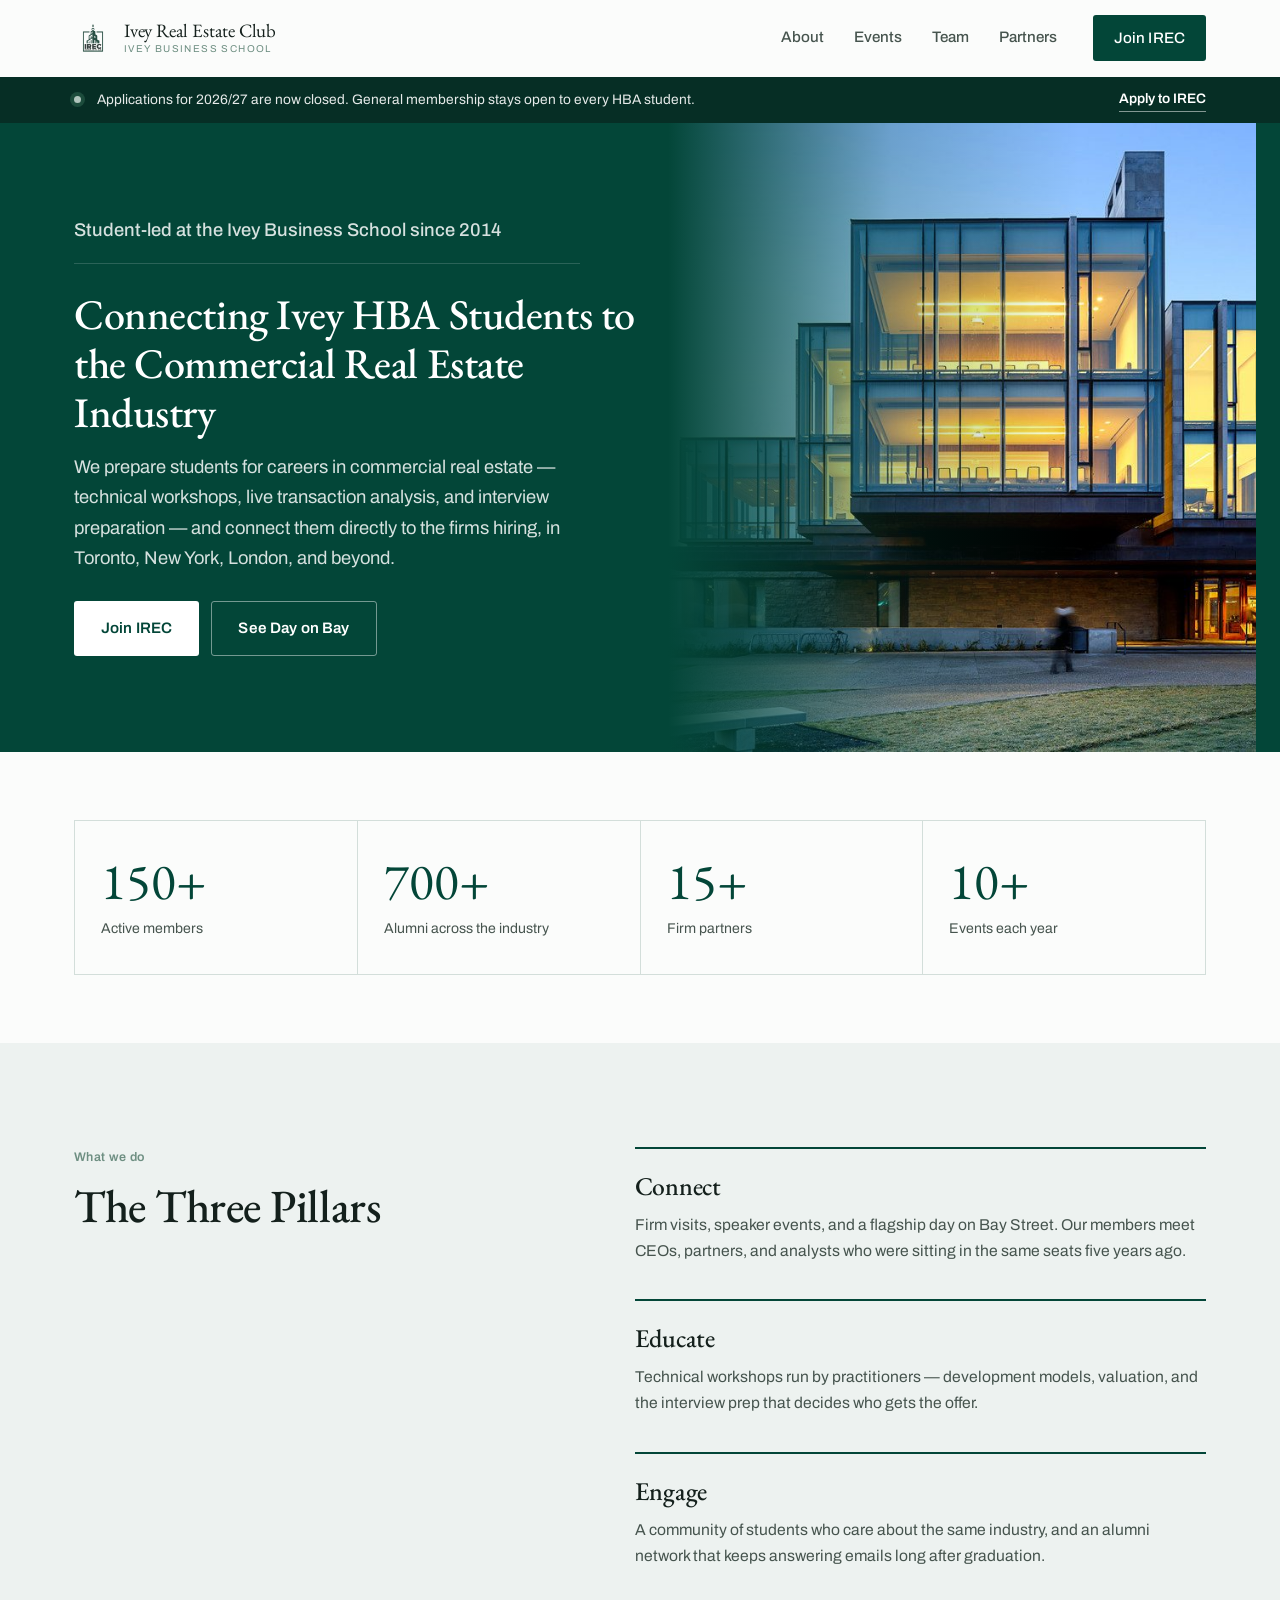
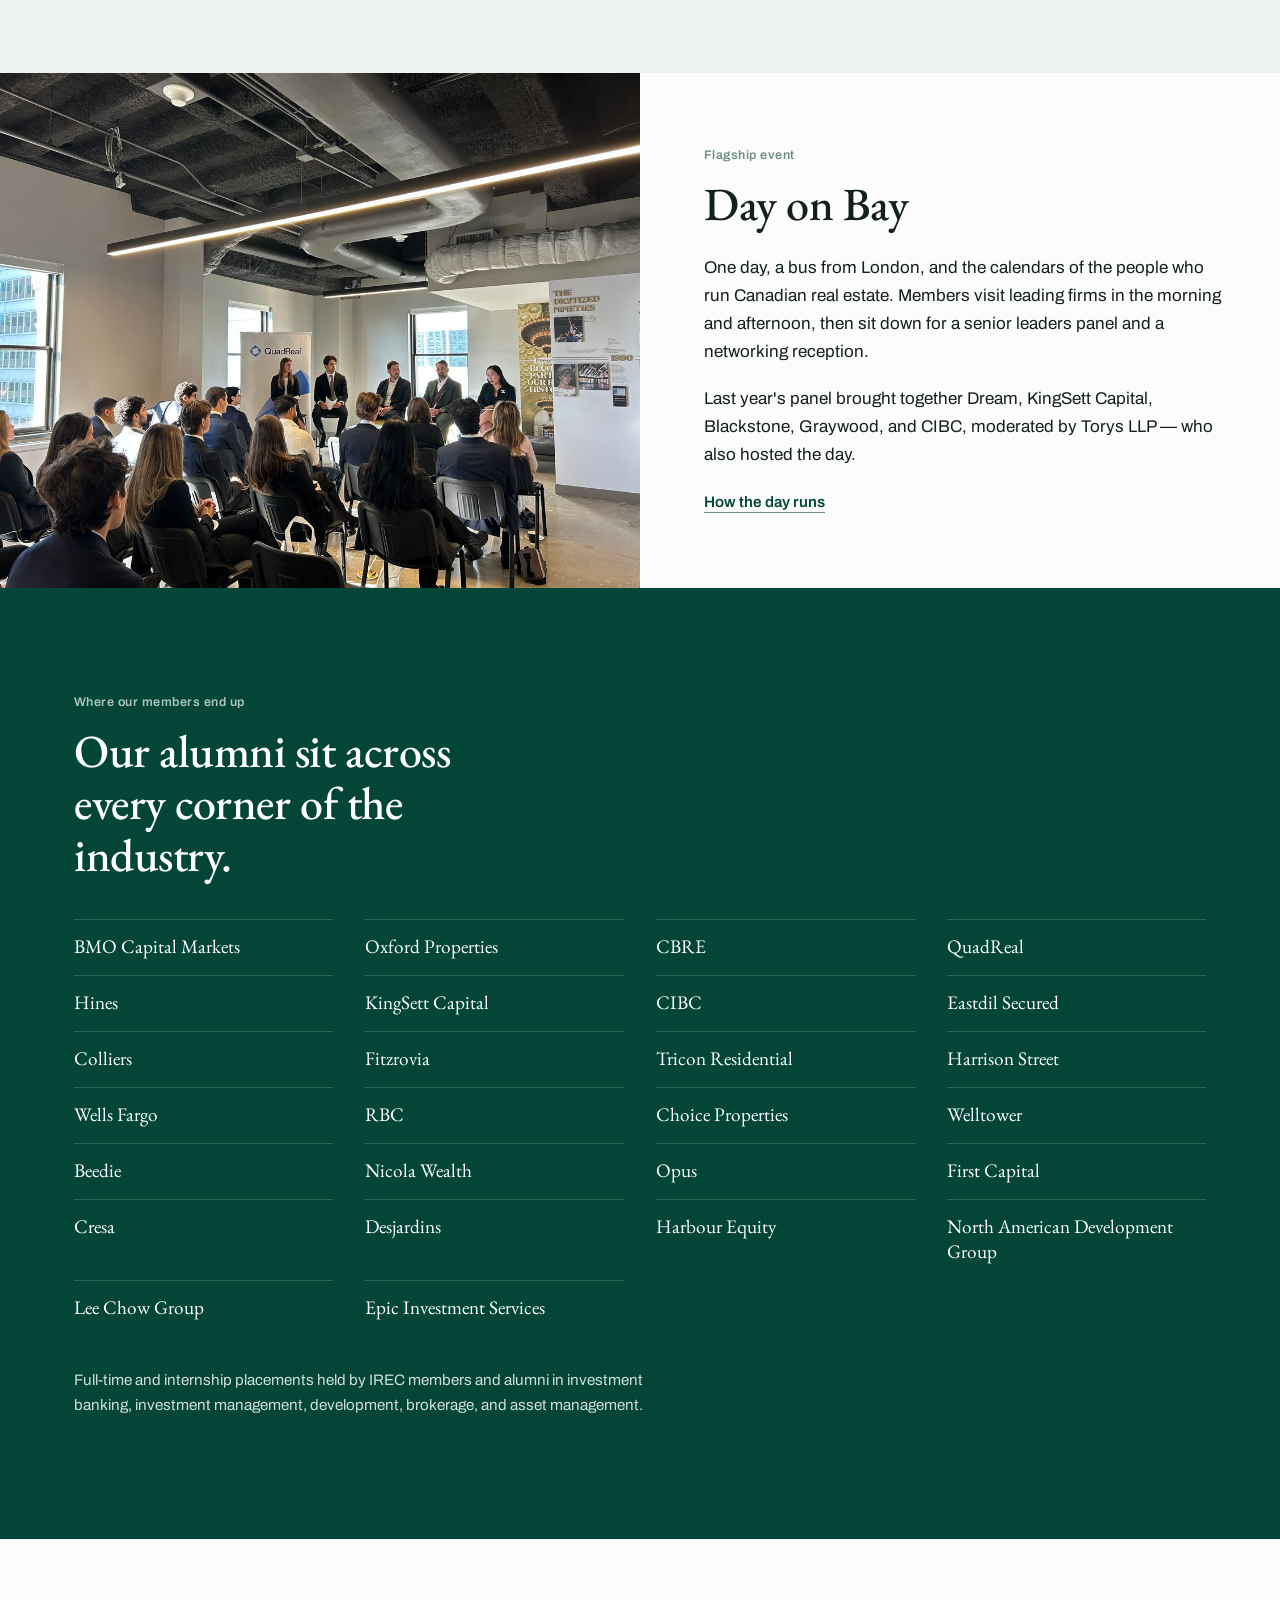
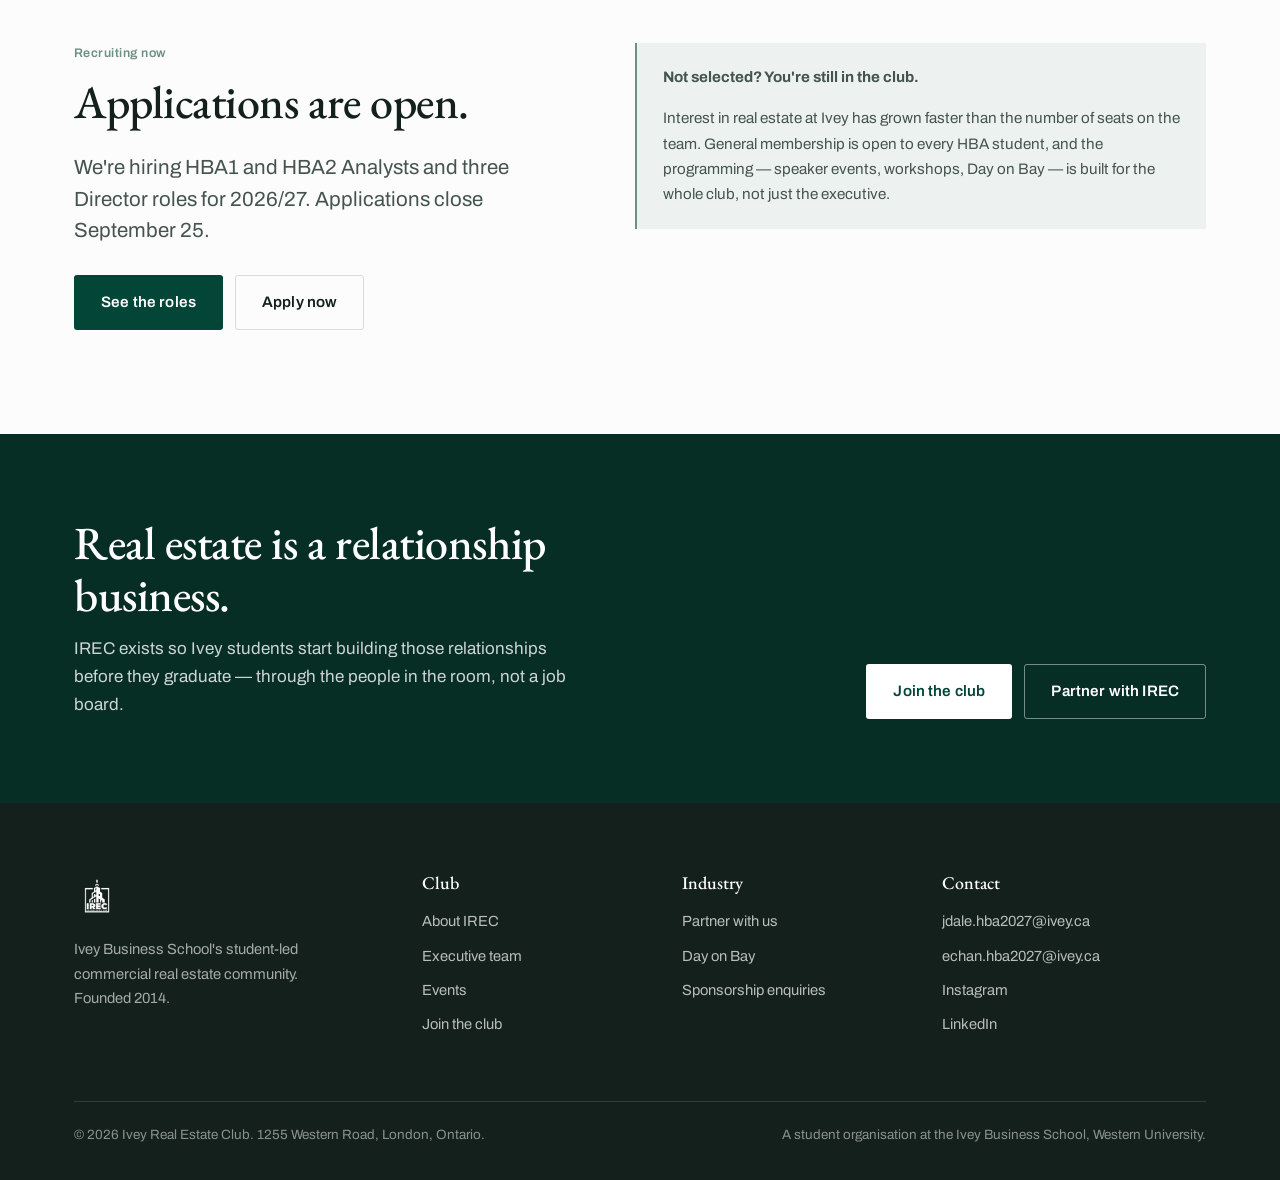
==== index.html @ 08117dba "Add files via upload" ====
<!DOCTYPE html>
<html lang="en">
<head>
<meta charset="utf-8">
<meta name="viewport" content="width=device-width, initial-scale=1">
<title>Ivey Real Estate Club — Ivey Business School</title>
<meta name="description" content="IREC is Ivey Business School's student-led commercial real estate community, connecting HBA students to the industry through Day on Bay, firm visits, technical workshops, and one of Canada's strongest student alumni networks.">
<meta property="og:title" content="Ivey Real Estate Club — Ivey Business School">
<meta property="og:description" content="IREC is Ivey Business School's student-led commercial real estate community, connecting HBA students to the industry through Day on Bay, firm visits, technical workshops, and one of Canada's strongest student alumni networks.">
<meta property="og:type" content="website">
<meta property="og:image" content="assets/photos/dob-group.jpg">
<meta name="theme-color" content="#034638">
<link rel="icon" href="assets/logos/irec.png">
<link rel="preconnect" href="https://fonts.googleapis.com">
<link rel="preconnect" href="https://fonts.gstatic.com" crossorigin>
<link href="https://fonts.googleapis.com/css2?family=Archivo:wght@400;500;600&family=EB+Garamond:wght@400;500;600&display=swap" rel="stylesheet">
<link rel="stylesheet" href="css/style.css">
</head>
<body>
<a class="skip" href="#main">Skip to content</a>

<header class="header">
  <div class="wrap header__inner">
    <a class="brand" href="index.html">
      <img src="assets/logos/irec.png" alt="">
      <span class="brand__name">Ivey Real Estate Club
        <span class="brand__sub">Ivey Business School</span>
      </span>
    </a>
    <button class="nav-toggle" aria-expanded="false" aria-controls="site-nav" aria-label="Open menu">
      <span></span><span></span><span></span>
    </button>
    <nav class="nav" id="site-nav" aria-label="Main">
        <a href="about.html">About</a>
        <a href="events.html">Events</a>
        <a href="team.html">Team</a>
        <a href="partners.html">Partners</a>
      <a class="btn btn--solid" href="join.html">Join IREC</a>
    </nav>
  </div>
</header>
  <div class="status" data-countdown="2026-09-25T23:59:00">
    <div class="wrap status__inner">
      <span class="status__dot" aria-hidden="true"></span>
      <span class="status__text" data-countdown-text>Analyst and Director applications for 2026/27 are open until September&nbsp;25.</span>
      <a href="join.html">Apply to IREC</a>
    </div>
  </div>

<main id="main">
<section class="hero">
  <div class="wrap">
    <div class="hero__grid">
      <div class="hero__copy">
        <p class="hero__eyebrow">Student-led at the Ivey Business School since 2014</p>
        <h1 class="h1--long">Connecting Ivey HBA Students to the Commercial Real Estate Industry</h1>
        <p>We prepare students for careers in commercial real estate — technical workshops, live transaction analysis, and interview preparation — and connect them directly to the firms hiring, in Toronto, New York, London, and beyond.</p>
        <div class="btn-row">
          <a class="btn btn--light" href="join.html">Join IREC</a>
          <a class="btn btn--outline-light" href="events.html#day-on-bay">See Day on Bay</a>
        </div>
      </div>
      <div class="hero__media">
        <img src="assets/photos/ivey-building-dusk.jpg" alt="The Ivey Business School building at dusk" width="1600" height="1067">
      </div>
    </div>
  </div>
</section>

<section class="section--tight">
  <div class="wrap">
    <div class="stats">
      <div class="stat"><div class="stat__n">150+</div><div class="stat__l">Active members</div></div>
      <div class="stat"><div class="stat__n">700+</div><div class="stat__l">Alumni across the industry</div></div>
      <div class="stat"><div class="stat__n">15+</div><div class="stat__l">Firm partners</div></div>
      <div class="stat"><div class="stat__n">10+</div><div class="stat__l">Events each year</div></div>
    </div>
  </div>
</section>

<section class="section section--mist">
  <div class="wrap">
    <div class="grid grid--split">
      <div>
        <span class="kicker">What we do</span>
        <h2>The Three Pillars</h2>
      </div>
      <div class="grid" style="gap:36px">
        <div class="pillar">
          <h3>Connect</h3>
          <p>Firm visits, speaker events, and a flagship day on Bay Street. Our members meet CEOs, partners, and analysts who were sitting in the same seats five years ago.</p>
        </div>
        <div class="pillar">
          <h3>Educate</h3>
          <p>Technical workshops run by practitioners — development models, valuation, and the interview prep that decides who gets the offer.</p>
        </div>
        <div class="pillar">
          <h3>Engage</h3>
          <p>A community of students who care about the same industry, and an alumni network that keeps answering emails long after graduation.</p>
        </div>
      </div>
    </div>
  </div>
</section>

<section class="feature" id="day-on-bay">
  <div class="feature__media">
    <img src="assets/photos/dob-panel-2.jpg" alt="Senior real estate leaders on the Day on Bay panel" loading="lazy">
  </div>
  <div class="feature__body">
    <div class="wrap" style="padding:0;max-width:520px;margin:0">
      <span class="kicker">Flagship event</span>
      <h2>Day on Bay</h2>
      <p>One day, a bus from London, and the calendars of the people who run Canadian real estate. Members visit leading firms in the morning and afternoon, then sit down for a senior leaders panel and a networking reception.</p>
      <p>Last year's panel brought together Dream, KingSett Capital, Blackstone, Graywood, and CIBC, moderated by Torys LLP — who also hosted the day.</p>
      <a class="textlink" href="events.html#day-on-bay">How the day runs</a>
    </div>
  </div>
</section>

<section class="section section--forest">
  <div class="wrap">
    <span class="kicker">Where our members end up</span>
    <h2 style="max-width:18ch">Our alumni sit across every corner of the industry.</h2>
    <div class="wall" style="margin-top:38px">
      <span>BMO Capital Markets</span>
      <span>Oxford Properties</span>
      <span>CBRE</span>
      <span>QuadReal</span>
      <span>Hines</span>
      <span>KingSett Capital</span>
      <span>CIBC</span>
      <span>Eastdil Secured</span>
      <span>Colliers</span>
      <span>Fitzrovia</span>
      <span>Tricon Residential</span>
      <span>Harrison Street</span>
      <span>Wells Fargo</span>
      <span>RBC</span>
      <span>Choice Properties</span>
      <span>Welltower</span>
      <span>Beedie</span>
      <span>Nicola Wealth</span>
      <span>Opus</span>
      <span>First Capital</span>
      <span>Cresa</span>
      <span>Desjardins</span>
      <span>Harbour Equity</span>
      <span>North American Development Group</span>
      <span>Lee Chow Group</span>
      <span>Epic Investment Services</span>
    </div>
    <p style="margin-top:32px;font-size:.95rem">Full-time and internship placements held by IREC members and alumni in investment banking, investment management, development, brokerage, and asset management.</p>
  </div>
</section>

<section class="section">
  <div class="wrap">
    <div class="grid grid--split">
      <div>
        <span class="kicker">Recruiting now</span>
        <h2>Applications are open.</h2>
        <p class="lede">We're hiring HBA1 and HBA2 Analysts and three Director roles for 2026/27. Applications close September&nbsp;25.</p>
        <div class="btn-row">
          <a class="btn btn--solid" href="join.html">See the roles</a>
          <a class="btn btn--ghost" href="https://forms.gle/v6hqvXNeYxCrPAKw6" rel="noopener">Apply now</a>
        </div>
      </div>
      <div class="note">
        <p><strong>Not selected? You're still in the club.</strong></p>
        <p>Interest in real estate at Ivey has grown faster than the number of seats on the team. General membership is open to every HBA student, and the programming — speaker events, workshops, Day on Bay — is built for the whole club, not just the executive.</p>
      </div>
    </div>
  </div>
</section>

<section class="cta">
  <div class="wrap cta__inner">
    <div>
      <h2>Real estate is a relationship business.</h2>
      <p style="margin-bottom:0">IREC exists so Ivey students start building those relationships before they graduate — through the people in the room, not a job board.</p>
    </div>
    <div class="btn-row">
      <a class="btn btn--light" href="join.html">Join the club</a>
      <a class="btn btn--outline-light" href="partners.html">Partner with IREC</a>
    </div>
  </div>
</section>
</main>

<footer class="footer">
  <div class="wrap">
    <div class="footer__grid">
      <div class="footer__brand">
        <img src="assets/logos/irec-white.png" alt="Ivey Real Estate Club">
        <p>Ivey Business School's student-led commercial real estate community. Founded 2014.</p>
      </div>
      <div>
        <h4>Club</h4>
        <ul>
          <li><a href="about.html">About IREC</a></li>
          <li><a href="team.html">Executive team</a></li>
          <li><a href="events.html">Events</a></li>
          <li><a href="join.html">Join the club</a></li>
        </ul>
      </div>
      <div>
        <h4>Industry</h4>
        <ul>
          <li><a href="partners.html">Partner with us</a></li>
          <li><a href="events.html#day-on-bay">Day on Bay</a></li>
          <li><a href="mailto:jdale.hba2027@ivey.ca">Sponsorship enquiries</a></li>
        </ul>
      </div>
      <div>
        <h4>Contact</h4>
        <ul>
          <li><a href="mailto:jdale.hba2027@ivey.ca">jdale.hba2027@ivey.ca</a></li>
          <li><a href="mailto:echan.hba2027@ivey.ca">echan.hba2027@ivey.ca</a></li>
          <li><a href="https://www.instagram.com/iveyrealestateclub/" rel="noopener">Instagram</a></li>
          <li><a href="https://ca.linkedin.com/company/iveyrealestateclub" rel="noopener">LinkedIn</a></li>
        </ul>
      </div>
    </div>
    <div class="footer__base">
      <span>&copy; 2026 Ivey Real Estate Club. 1255 Western Road, London, Ontario.</span>
      <span>A student organisation at the Ivey Business School, Western University.</span>
    </div>
  </div>
</footer>

<script src="js/main.js"></script>
</body>
</html>
---- css/style.css ----
/* ==========================================================================
   Ivey Real Estate Club
   Palette and type derived from the IREC deck system (Ivey green #034638,
   sage #6E8F82, mist #EDF2F0) and the Garamond/sans pairing used on slides.
   ========================================================================== */

:root {
  --ink:          #14201C;
  --ink-soft:     #46544E;
  --forest:       #034638;
  --forest-deep:  #062E25;
  --forest-mid:   #274F44;
  --moss:         #6E8F82;
  --sage:         #AFC4BC;
  --mist:         #EDF2F0;
  --paper:        #FBFCFB;
  --line:         #D3DEDA;
  --line-dark:    rgba(255,255,255,.16);

  --serif: "EB Garamond", "Garamond", "Iowan Old Style", Georgia, serif;
  --sans:  "Archivo", "Helvetica Neue", Arial, sans-serif;

  --wrap: 1180px;
  --gutter: 24px;
  --section: 104px;
  --radius: 3px;
}

/* ---------- reset ---------- */
*, *::before, *::after { box-sizing: border-box; }
html { -webkit-text-size-adjust: 100%; scroll-behavior: smooth; }
body {
  margin: 0;
  background: var(--paper);
  color: var(--ink);
  font-family: var(--sans);
  font-size: 17px;
  line-height: 1.65;
  font-weight: 400;
  -webkit-font-smoothing: antialiased;
}
img { max-width: 100%; display: block; }
a { color: inherit; }
button { font: inherit; }

@media (prefers-reduced-motion: reduce) {
  html { scroll-behavior: auto; }
  *, *::before, *::after { animation-duration: .001ms !important; transition-duration: .001ms !important; }
}

:focus-visible {
  outline: 2px solid var(--moss);
  outline-offset: 3px;
}

/* ---------- type ---------- */
h1, h2, h3, h4 {
  font-family: var(--serif);
  font-weight: 500;
  letter-spacing: -0.01em;
  line-height: 1.12;
  margin: 0 0 .5em;
}
h1 { font-size: clamp(2.75rem, 6.2vw, 4.6rem); }
h1.h1--long { font-size: clamp(1.95rem, 3.3vw, 2.75rem); line-height: 1.16; max-width: 100%; }
h2 { font-size: clamp(2rem, 3.6vw, 2.9rem); }
h3 { font-size: clamp(1.3rem, 2vw, 1.6rem); line-height: 1.2; }
h4 { font-size: 1.1rem; font-family: var(--sans); font-weight: 600; letter-spacing: 0; }
p  { margin: 0 0 1.1em; max-width: 66ch; }
.lede {
  font-size: clamp(1.1rem, 1.6vw, 1.3rem);
  line-height: 1.55;
  color: var(--ink-soft);
  max-width: 58ch;
}

.wrap { width: 100%; max-width: var(--wrap); margin: 0 auto; padding: 0 var(--gutter); }
.section { padding: var(--section) 0; }
.section--tight { padding: 68px 0; }
.section--mist { background: var(--mist); }
.section--forest { background: var(--forest); color: #fff; }
.section--forest h2, .section--forest h3 { color: #fff; }
.section--forest p { color: rgba(255,255,255,.82); }

.rule { height: 1px; background: var(--line); border: 0; margin: 0; }

.kicker {
  font-family: var(--sans);
  font-size: .78rem;
  font-weight: 600;
  letter-spacing: .04em;
  color: var(--moss);
  margin: 0 0 14px;
  display: block;
}
.section--forest .kicker { color: var(--sage); }

/* ---------- buttons ---------- */
.btn {
  display: inline-block;
  font-family: var(--sans);
  font-size: .95rem;
  font-weight: 600;
  letter-spacing: .01em;
  padding: 14px 26px;
  border-radius: var(--radius);
  text-decoration: none;
  border: 1px solid transparent;
  transition: background .18s ease, color .18s ease, border-color .18s ease;
  cursor: pointer;
}
.btn--solid { background: var(--forest); color: #fff; }
.btn--solid:hover { background: var(--forest-deep); }
.btn--ghost { border-color: var(--line); color: var(--ink); background: transparent; }
.btn--ghost:hover { border-color: var(--forest); color: var(--forest); }
.btn--light { background: #fff; color: var(--forest); }
.btn--light:hover { background: var(--mist); }
.btn--outline-light { border-color: rgba(255,255,255,.45); color: #fff; }
.btn--outline-light:hover { border-color: #fff; background: rgba(255,255,255,.08); }
.btn-row { display: flex; flex-wrap: wrap; gap: 12px; margin-top: 28px; }

.textlink {
  font-weight: 600;
  font-size: .95rem;
  text-decoration: none;
  border-bottom: 1px solid var(--moss);
  padding-bottom: 2px;
  color: var(--forest);
}
.textlink:hover { border-color: var(--forest); }

/* ---------- header ---------- */
.header {
  position: sticky; top: 0; z-index: 60;
  background: rgba(251,252,251,.93);
  backdrop-filter: saturate(140%) blur(10px);
  border-bottom: 1px solid transparent;
  transition: border-color .2s ease, box-shadow .2s ease;
}
.header.is-stuck { border-color: var(--line); }
.header__inner {
  display: flex; align-items: center; justify-content: space-between;
  height: 76px;
}
.brand { display: flex; align-items: center; gap: 12px; text-decoration: none; }
.brand img { width: 38px; height: 38px; }
.brand__name {
  font-family: var(--serif);
  font-size: 1.18rem;
  line-height: 1.05;
  letter-spacing: -0.01em;
}
.brand__sub {
  display: block;
  font-family: var(--sans);
  font-size: .62rem;
  letter-spacing: .14em;
  text-transform: uppercase;
  color: var(--moss);
  margin-top: 3px;
}
.nav { display: flex; align-items: center; gap: 30px; }
.nav a {
  text-decoration: none;
  font-size: .95rem;
  font-weight: 500;
  color: var(--ink-soft);
  padding: 6px 0;
  border-bottom: 1px solid transparent;
}
.nav a:hover { color: var(--ink); }
.nav a.is-active { color: var(--forest); border-color: var(--forest); font-weight: 600; }
.nav a.btn { margin-left: 6px; padding: 10px 20px; color: #fff; border-bottom: 0; }
.nav a.btn:hover { color: #fff; }

.nav-toggle {
  display: none; background: none; border: 0; padding: 8px; cursor: pointer;
}
.nav-toggle span {
  display: block; width: 22px; height: 1.5px; background: var(--ink); margin: 5px 0;
  transition: transform .2s ease, opacity .2s ease;
}
.nav-toggle[aria-expanded="true"] span:nth-child(1) { transform: translateY(6.5px) rotate(45deg); }
.nav-toggle[aria-expanded="true"] span:nth-child(2) { opacity: 0; }
.nav-toggle[aria-expanded="true"] span:nth-child(3) { transform: translateY(-6.5px) rotate(-45deg); }

@media (max-width: 900px) {
  .nav-toggle { display: block; }
  .nav {
    position: fixed; inset: 76px 0 auto 0;
    background: var(--paper);
    border-bottom: 1px solid var(--line);
    flex-direction: column; align-items: stretch; gap: 0;
    padding: 8px var(--gutter) 24px;
    display: none;
  }
  .nav.is-open { display: flex; }
  .nav a { padding: 14px 0; border-bottom: 1px solid var(--line); font-size: 1.05rem; }
  .nav a.is-active { border-color: var(--forest); }
  .nav .btn { margin: 18px 0 0; text-align: center; }
}

/* ---------- status bar ---------- */
.status {
  background: var(--forest-deep);
  color: #fff;
  font-size: .86rem;
}
.status__inner {
  display: flex; align-items: center; gap: 16px; flex-wrap: wrap;
  padding-top: 11px; padding-bottom: 11px;
}
.status__dot {
  width: 7px; height: 7px; border-radius: 50%; background: #7FD1A6; flex: none;
  box-shadow: 0 0 0 4px rgba(127,209,166,.18);
}
.status__text { color: rgba(255,255,255,.9); }
.status__text strong { color: #fff; font-weight: 600; }
.status a { color: #fff; margin-left: auto; font-weight: 600; text-decoration: none; border-bottom: 1px solid rgba(255,255,255,.5); }
@media (max-width: 700px) { .status a { margin-left: 0; } }

/* ---------- hero ---------- */
.hero { background: var(--forest); color: #fff; position: relative; overflow: hidden; }
.hero__grid {
  display: grid; grid-template-columns: 1.05fr .95fr; align-items: stretch; gap: 0;
  max-width: var(--wrap); margin: 0 auto;
}
.hero__copy { padding: 92px var(--gutter) 96px 0; }
.hero__copy > * { opacity: 0; transform: translateY(14px); animation: rise .7s cubic-bezier(.22,.61,.36,1) forwards; }
.hero__copy > *:nth-child(1) { animation-delay: .05s; }
.hero__copy > *:nth-child(2) { animation-delay: .14s; }
.hero__copy > *:nth-child(3) { animation-delay: .23s; }
.hero__copy > *:nth-child(4) { animation-delay: .32s; }
@keyframes rise { to { opacity: 1; transform: none; } }
@media (prefers-reduced-motion: reduce) { .hero__copy > * { opacity: 1; transform: none; } }

.hero h1 { color: #fff; margin-bottom: .35em; }
.hero p { color: rgba(255,255,255,.84); font-size: 1.15rem; max-width: 46ch; }
.hero__eyebrow {
  font-size: .95rem; font-weight: 500; color: var(--sage);
  margin-bottom: 26px; padding-bottom: 18px;
  border-bottom: 1px solid var(--line-dark); max-width: 22ch;
}
.hero__media { position: relative; margin-right: calc((100vw - var(--wrap)) / -2); }
@media (max-width: 1228px) { .hero__media { margin-right: calc(var(--gutter) * -1); } }
.hero__media img { width: 100%; height: 100%; object-fit: cover; min-height: 420px; }
.hero__media::after {
  content: ""; position: absolute; inset: 0;
  background: linear-gradient(90deg, var(--forest) 0%, rgba(3,70,56,.25) 38%, rgba(3,70,56,0) 70%);
}
@media (max-width: 900px) {
  .hero__grid { grid-template-columns: 1fr; }
  .hero__copy { padding: 64px 0 56px; }
  .hero__media { margin: 0 calc(var(--gutter) * -1); }
  .hero__media img { min-height: 260px; }
  .hero__media::after { background: linear-gradient(180deg, var(--forest) 0%, rgba(3,70,56,0) 45%); }
}
@media (max-width: 900px) { .hero .wrap { padding-bottom: 0; } }

/* page hero (interior pages) */
.pagehead { background: var(--forest); color: #fff; padding: 86px 0 78px; }
.pagehead h1 { color: #fff; font-size: clamp(2.4rem, 5vw, 3.7rem); margin-bottom: .3em; }
.pagehead p { color: rgba(255,255,255,.82); font-size: 1.12rem; max-width: 54ch; margin: 0; }

/* ---------- stats ---------- */
.stats {
  display: grid; grid-template-columns: repeat(4, 1fr);
  border-top: 1px solid var(--line); border-left: 1px solid var(--line);
}
.stat { border-right: 1px solid var(--line); border-bottom: 1px solid var(--line); padding: 34px 26px; }
.stat__n { font-family: var(--serif); font-size: clamp(2.4rem, 4vw, 3.2rem); line-height: 1; color: var(--forest); }
.stat__l { font-size: .88rem; color: var(--ink-soft); margin-top: 10px; }
.section--forest .stats { border-color: var(--line-dark); }
.section--forest .stat { border-color: var(--line-dark); }
.section--forest .stat__n { color: #fff; }
.section--forest .stat__l { color: rgba(255,255,255,.72); }
@media (max-width: 760px) { .stats { grid-template-columns: repeat(2, 1fr); } }

/* ---------- generic column grids ---------- */
.grid { display: grid; gap: 40px; }
.grid--2 { grid-template-columns: repeat(2, 1fr); }
.grid--3 { grid-template-columns: repeat(3, 1fr); }
.grid--4 { grid-template-columns: repeat(4, 1fr); }
.grid--split { grid-template-columns: 1fr 1.15fr; gap: 64px; align-items: start; }
@media (max-width: 980px) {
  .grid--3, .grid--4 { grid-template-columns: repeat(2, 1fr); }
  .grid--split { grid-template-columns: 1fr; gap: 36px; }
}
@media (max-width: 620px) {
  .grid--2, .grid--3, .grid--4 { grid-template-columns: 1fr; }
}

.pillar { border-top: 2px solid var(--forest); padding-top: 22px; }
.pillar h3 { margin-bottom: .4em; }
.pillar p { font-size: .98rem; color: var(--ink-soft); margin: 0; }

/* ---------- firm wall ---------- */
.wall {
  display: grid;
  grid-template-columns: repeat(4, 1fr);
  column-gap: 32px;
  font-family: var(--serif);
  line-height: 1.3;
}
.wall span {
  font-size: clamp(1.05rem, 1.5vw, 1.32rem);
  color: #fff;
  padding: 15px 0;
  border-top: 1px solid var(--line-dark);
}
@media (max-width: 900px) { .wall { grid-template-columns: repeat(2, 1fr); column-gap: 24px; } }
@media (max-width: 480px) { .wall { grid-template-columns: 1fr; } }

/* ---------- feature block ---------- */
.feature { display: grid; grid-template-columns: 1fr 1fr; gap: 0; align-items: stretch; }
.feature__media img { width: 100%; height: 100%; object-fit: cover; min-height: 400px; }
.feature__body { padding: 72px 0 72px 64px; }
.feature--flip .feature__media { order: 2; }
.feature--flip .feature__body { padding: 72px 64px 72px 0; }
@media (max-width: 900px) {
  .feature { grid-template-columns: 1fr; }
  .feature__body, .feature--flip .feature__body { padding: 44px 0 8px; }
  .feature--flip .feature__media { order: 0; }
  .feature__media img { min-height: 240px; }
}

/* ---------- people ---------- */
.people { display: grid; grid-template-columns: repeat(4, 1fr); gap: 44px 32px; }
@media (max-width: 980px) { .people { grid-template-columns: repeat(3, 1fr); gap: 36px 24px; } }
@media (max-width: 680px) { .people { grid-template-columns: repeat(2, 1fr); gap: 30px 20px; } }
.person { text-align: center; }
.person img {
  width: 100%; height: auto; max-width: 190px; aspect-ratio: 1; object-fit: cover;
  border-radius: 50%; margin: 0 auto 16px;
  border: 1px solid var(--line);
}
.person__name { font-family: var(--sans); font-weight: 600; font-size: 1rem; margin: 0; }
.person__role { font-size: .88rem; color: var(--moss); margin: 3px 0 0; }
.person__mail { font-size: .8rem; color: var(--ink-soft); text-decoration: none; display: inline-block; margin-top: 7px; border-bottom: 1px solid var(--line); word-break: break-all; }
.person__mail:hover { color: var(--forest); border-color: var(--forest); }

/* ---------- panelists ---------- */
.panelists { display: grid; grid-template-columns: repeat(3, 1fr); gap: 28px; }
@media (max-width: 760px) { .panelists { grid-template-columns: repeat(2, 1fr); } }
@media (max-width: 460px) { .panelists { grid-template-columns: 1fr; } }
.panelist {
  border-top: 1px solid var(--line);
  padding-top: 18px;
}
.panelist strong { display: block; font-weight: 600; font-size: 1.02rem; }
.panelist span { display: block; font-size: .9rem; color: var(--ink-soft); }
.panelist em { display: block; font-family: var(--serif); font-style: normal; font-size: 1.05rem; color: var(--forest); margin-top: 6px; }
.section--forest .panelist { border-color: var(--line-dark); }
.section--forest .panelist span { color: rgba(255,255,255,.7); }
.section--forest .panelist em { color: var(--sage); }

/* ---------- list / dates ---------- */
.dates { border-top: 1px solid var(--line); }
.date-row {
  display: grid; grid-template-columns: 210px 1fr auto; gap: 24px; align-items: baseline;
  padding: 22px 0; border-bottom: 1px solid var(--line);
}
.date-row__when { font-family: var(--serif); font-size: 1.25rem; color: var(--forest); }
.date-row__what strong { display: block; font-weight: 600; }
.date-row__what span { font-size: .92rem; color: var(--ink-soft); }
.date-row__tag {
  font-size: .72rem; font-weight: 600; letter-spacing: .06em; text-transform: uppercase;
  color: var(--moss); border: 1px solid var(--line); border-radius: 100px; padding: 4px 12px;
  white-space: nowrap;
}
.date-row.is-past { opacity: .5; }
@media (max-width: 760px) {
  .date-row { grid-template-columns: 1fr; gap: 6px; }
  .date-row__tag { justify-self: start; margin-top: 6px; }
}

/* ---------- steps ---------- */
.steps { counter-reset: step; display: grid; gap: 0; }
.step {
  display: grid; grid-template-columns: 54px 1fr; gap: 22px;
  padding: 26px 0; border-bottom: 1px solid var(--line);
}
.step:first-child { border-top: 1px solid var(--line); }
.step__n {
  font-family: var(--serif); font-size: 1.6rem; color: var(--moss); line-height: 1;
}
.step h4 { margin: 0 0 5px; }
.step p { margin: 0; font-size: .96rem; color: var(--ink-soft); }

/* ---------- role tabs ---------- */
.tabs { display: flex; flex-wrap: wrap; gap: 8px; margin-bottom: 34px; }
.tab {
  background: transparent; border: 1px solid var(--line); border-radius: 100px;
  padding: 9px 20px; font-size: .92rem; font-weight: 500; color: var(--ink-soft);
  cursor: pointer; transition: all .16s ease;
}
.tab:hover { border-color: var(--moss); color: var(--ink); }
.tab[aria-selected="true"] { background: var(--forest); border-color: var(--forest); color: #fff; font-weight: 600; }
.panel { display: none; }
.panel.is-active { display: block; animation: fade .25s ease; }
@keyframes fade { from { opacity: 0; } to { opacity: 1; } }

.role { display: grid; grid-template-columns: 260px 1fr; gap: 48px; align-items: start; }
@media (max-width: 860px) { .role { grid-template-columns: 1fr; gap: 28px; } }
.role__meta { background: var(--forest); color: #fff; padding: 30px; border-radius: var(--radius); }
.role__meta dl { margin: 0; }
.role__meta dt { font-size: .74rem; letter-spacing: .08em; text-transform: uppercase; color: var(--sage); margin-top: 18px; }
.role__meta dt:first-child { margin-top: 0; }
.role__meta dd { margin: 3px 0 0; font-weight: 500; }
.role__cols { display: grid; grid-template-columns: 1fr 1fr; gap: 40px; }
@media (max-width: 620px) { .role__cols { grid-template-columns: 1fr; gap: 26px; } }
.ticks { list-style: none; margin: 0; padding: 0; }
.ticks li { position: relative; padding-left: 22px; margin-bottom: 13px; font-size: .96rem; color: var(--ink-soft); }
.ticks li::before {
  content: ""; position: absolute; left: 0; top: .62em;
  width: 7px; height: 7px; border: 1px solid var(--moss); border-radius: 50%;
}

/* ---------- partners ---------- */
.tier { margin-bottom: 64px; }
.tier__label {
  display: flex; align-items: baseline; gap: 16px; margin-bottom: 30px;
}
.tier__label h3 { margin: 0; }
.tier__label .rule-grow { flex: 1; height: 1px; background: var(--line); }
.logos { display: grid; grid-template-columns: repeat(3, 1fr); gap: 36px; align-items: center; }
@media (max-width: 700px) { .logos { grid-template-columns: repeat(2, 1fr); gap: 28px; } }
.logos--single { grid-template-columns: 1fr; max-width: 340px; }
.logo-cell {
  background: #fff; border: 1px solid var(--line); border-radius: var(--radius);
  height: 132px; display: flex; align-items: center; justify-content: center; padding: 26px;
}
.logo-cell img { max-height: 100%; width: auto; object-fit: contain; }
.logos--single .logo-cell { height: 160px; }

/* ---------- quote ---------- */
.quote { max-width: 780px; }
.quote p {
  font-family: var(--serif); font-size: clamp(1.4rem, 2.6vw, 1.95rem);
  line-height: 1.38; color: var(--ink); max-width: none;
}
.section--forest .quote p { color: #fff; }
.quote cite { font-style: normal; font-size: .92rem; color: var(--ink-soft); }
.section--forest .quote cite { color: var(--sage); }

/* ---------- CTA ---------- */
.cta { background: var(--forest-deep); color: #fff; padding: 84px 0; }
.cta__inner { display: grid; grid-template-columns: 1.3fr 1fr; gap: 56px; align-items: end; }
.cta .btn-row { margin-top: 0; justify-content: flex-end; }
@media (max-width: 860px) {
  .cta__inner { grid-template-columns: 1fr; gap: 8px; align-items: start; }
  .cta .btn-row { justify-content: flex-start; margin-top: 22px; }
}
.cta h2 { color: #fff; margin-bottom: .3em; }
.cta p { color: rgba(255,255,255,.8); max-width: 52ch; }

/* ---------- footer ---------- */
.footer { background: var(--ink); color: rgba(255,255,255,.7); padding: 70px 0 34px; font-size: .92rem; }
.footer__grid { display: grid; grid-template-columns: 1.4fr 1fr 1fr 1.2fr; gap: 40px; }
@media (max-width: 860px) { .footer__grid { grid-template-columns: 1fr 1fr; gap: 34px; } }
@media (max-width: 520px) { .footer__grid { grid-template-columns: 1fr; } }
.footer h4 { color: #fff; font-family: var(--serif); font-size: 1.12rem; font-weight: 500; margin-bottom: 16px; }
.footer a { color: rgba(255,255,255,.7); text-decoration: none; }
.footer a:hover { color: #fff; }
.footer ul { list-style: none; margin: 0; padding: 0; }
.footer li { margin-bottom: 10px; }
.footer__brand img { width: 46px; margin-bottom: 18px; }
.footer__brand p { color: rgba(255,255,255,.62); font-size: .92rem; max-width: 32ch; }
.footer__base {
  margin-top: 54px; padding-top: 22px; border-top: 1px solid rgba(255,255,255,.12);
  display: flex; justify-content: space-between; gap: 16px; flex-wrap: wrap;
  font-size: .84rem; color: rgba(255,255,255,.5);
}

/* ---------- misc ---------- */
.note {
  background: var(--mist); border-left: 2px solid var(--moss);
  padding: 22px 26px; font-size: .95rem; color: var(--ink-soft);
}
.note p:last-child { margin-bottom: 0; }
.skip {
  position: absolute; left: -9999px; background: var(--forest); color: #fff;
  padding: 12px 20px; z-index: 100;
}
.skip:focus { left: 12px; top: 12px; }
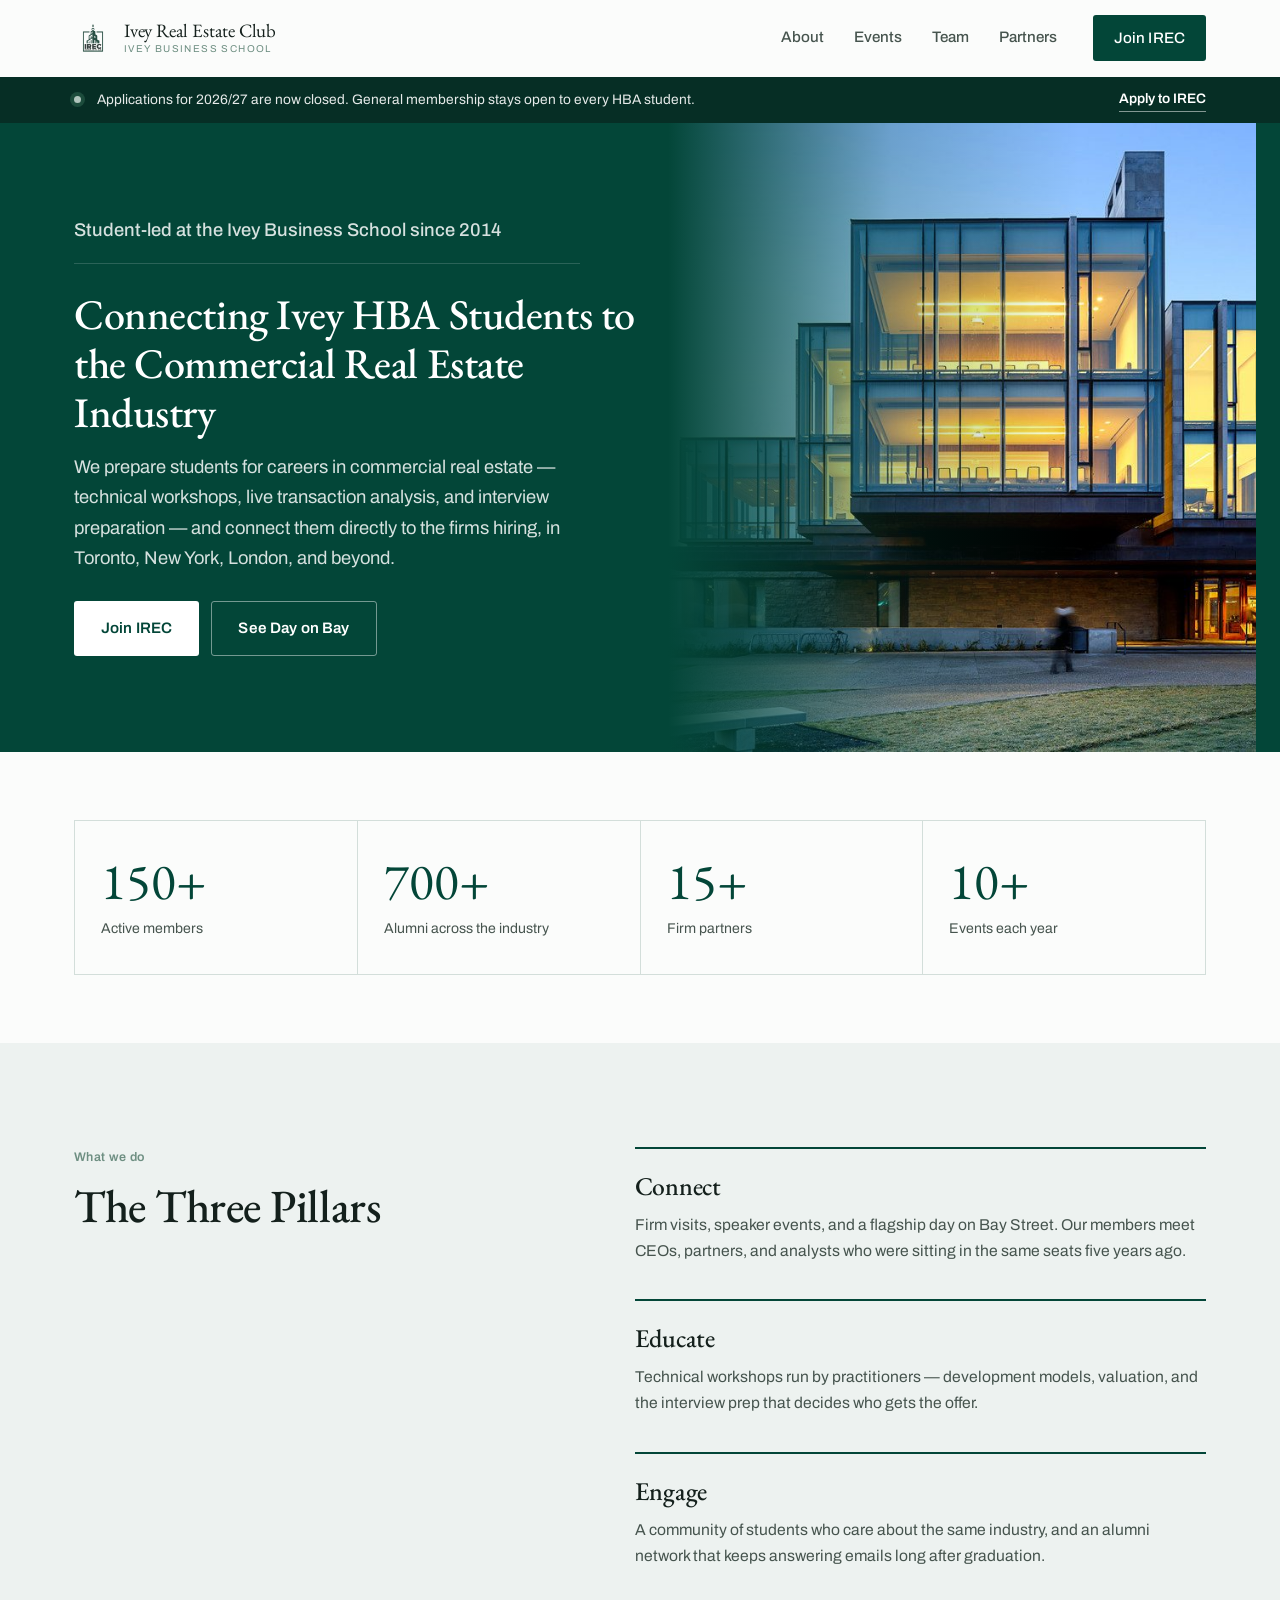
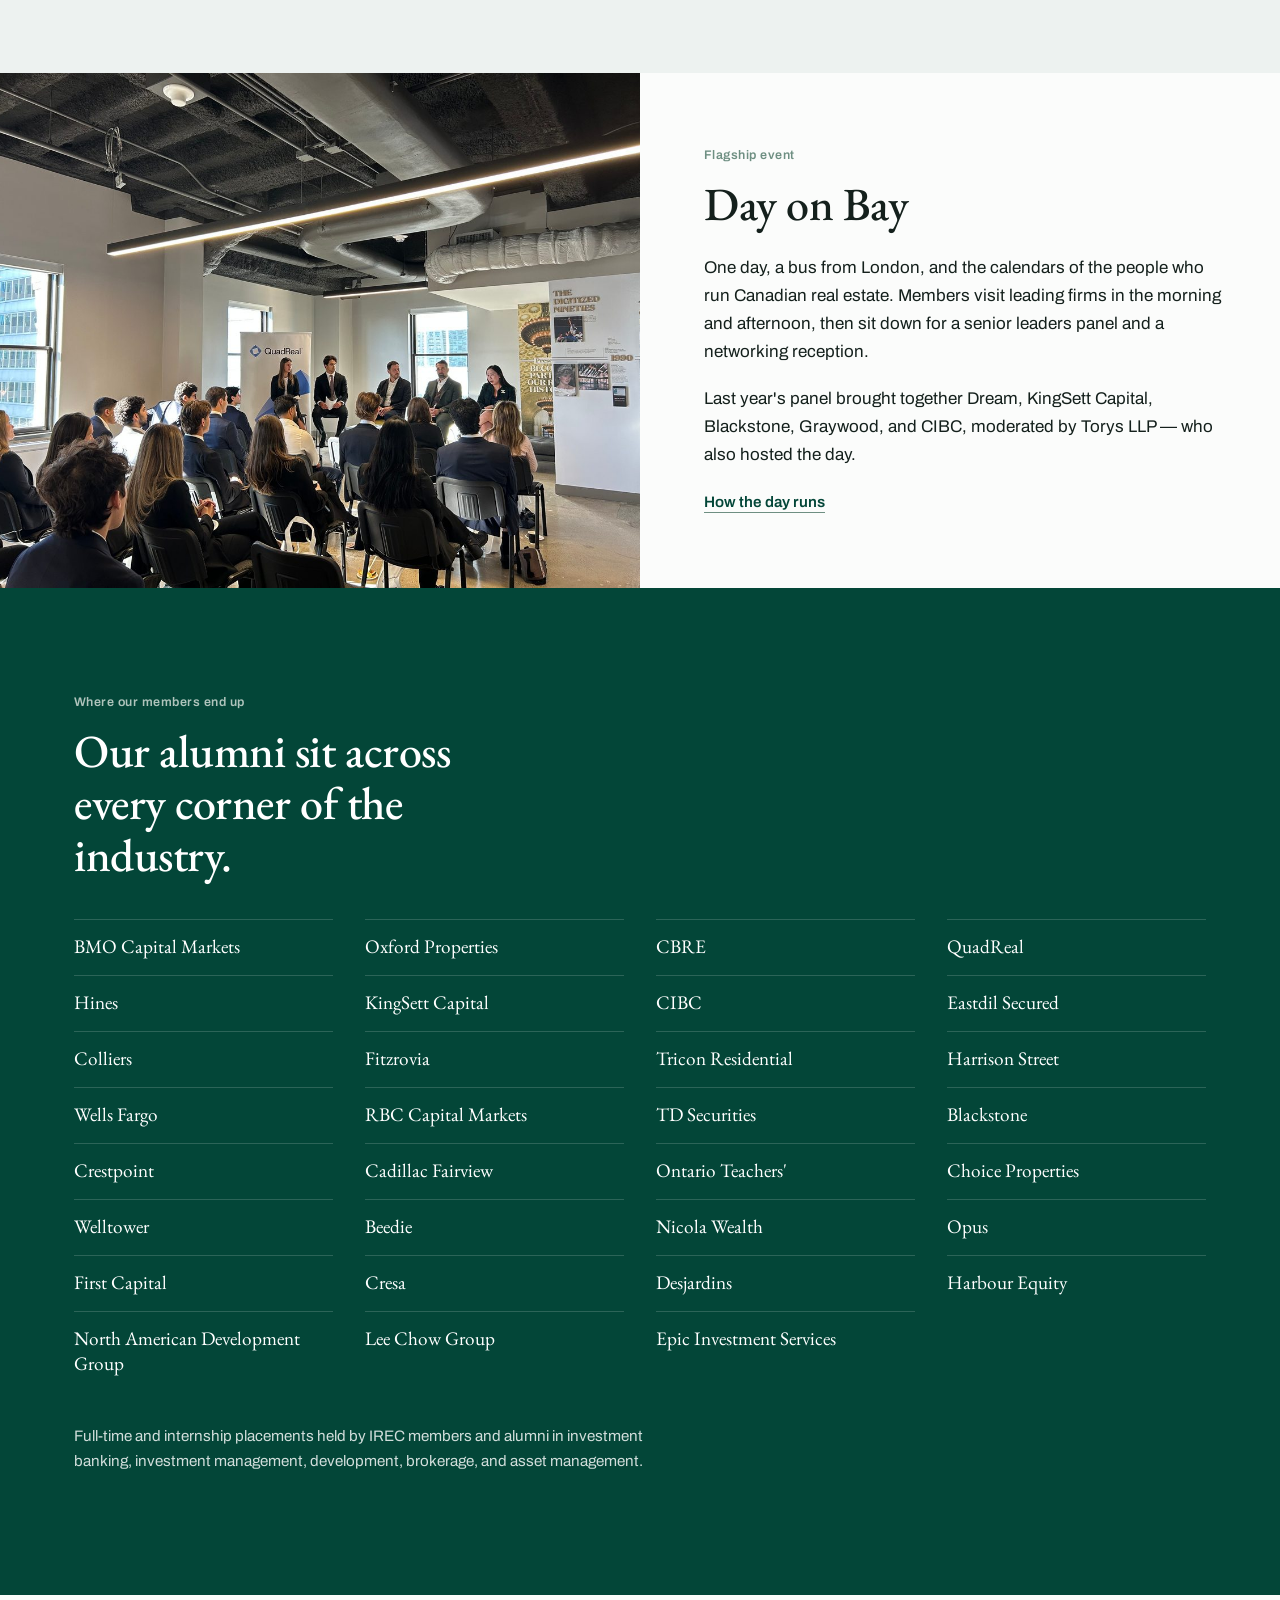
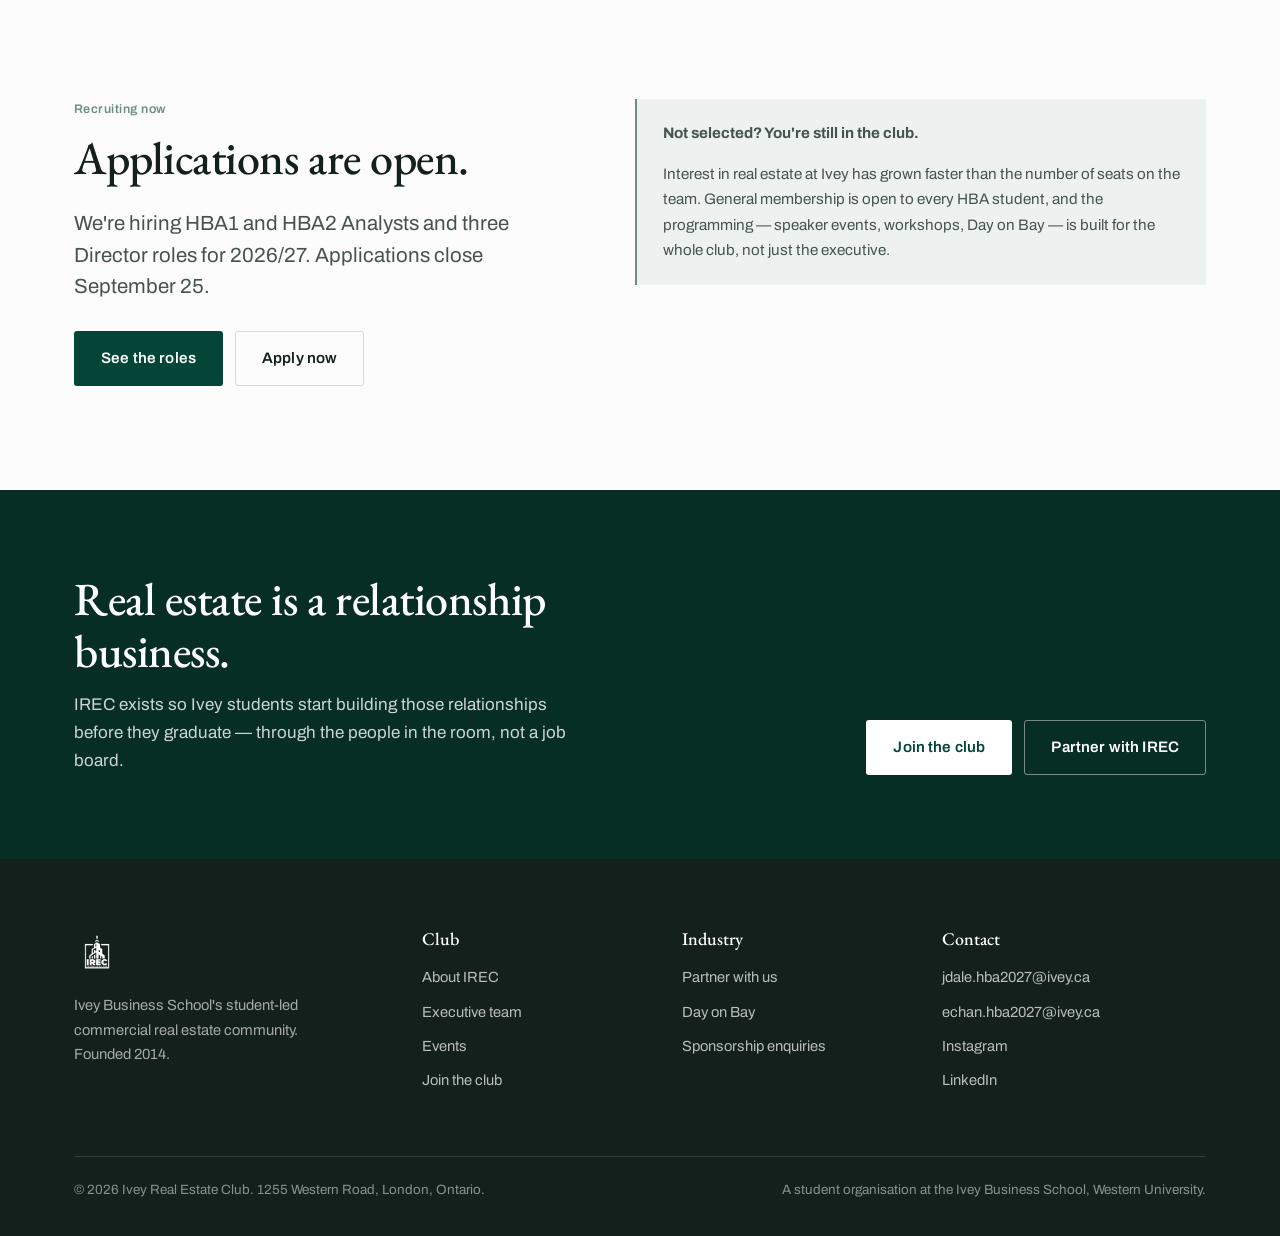
==== commit 71e2cb14: "Add files via upload" ====
--- a/index.html
+++ b/index.html
@@ -136,7 +136,12 @@
       <span>Tricon Residential</span>
       <span>Harrison Street</span>
       <span>Wells Fargo</span>
-      <span>RBC</span>
+      <span>RBC Capital Markets</span>
+      <span>TD Securities</span>
+      <span>Blackstone</span>
+      <span>Crestpoint</span>
+      <span>Cadillac Fairview</span>
+      <span>Ontario Teachers'</span>
       <span>Choice Properties</span>
       <span>Welltower</span>
       <span>Beedie</span>
--- a/css/style.css
+++ b/css/style.css
@@ -483,3 +483,22 @@
   padding: 12px 20px; z-index: 100;
 }
 .skip:focus { left: 12px; top: 12px; }
+
+
+/* ---------- membership block (Join page) ---------- */
+.offer {
+  display: grid; grid-template-columns: 1.35fr 1fr; gap: 48px; align-items: center;
+  background: var(--mist); border: 1px solid var(--line); border-radius: var(--radius);
+  padding: 44px 46px;
+}
+.offer__action { text-align: right; }
+.offer__note { font-size: .88rem; color: var(--ink-soft); margin: 16px 0 0; max-width: 34ch; margin-left: auto; }
+.btn--disabled {
+  background: var(--forest); color: #fff; opacity: .45; cursor: default;
+  pointer-events: none; font-size: 1rem; padding: 15px 30px;
+}
+@media (max-width: 860px) {
+  .offer { grid-template-columns: 1fr; gap: 26px; padding: 32px 26px; text-align: left; }
+  .offer__action { text-align: left; }
+  .offer__note { margin-left: 0; }
+}
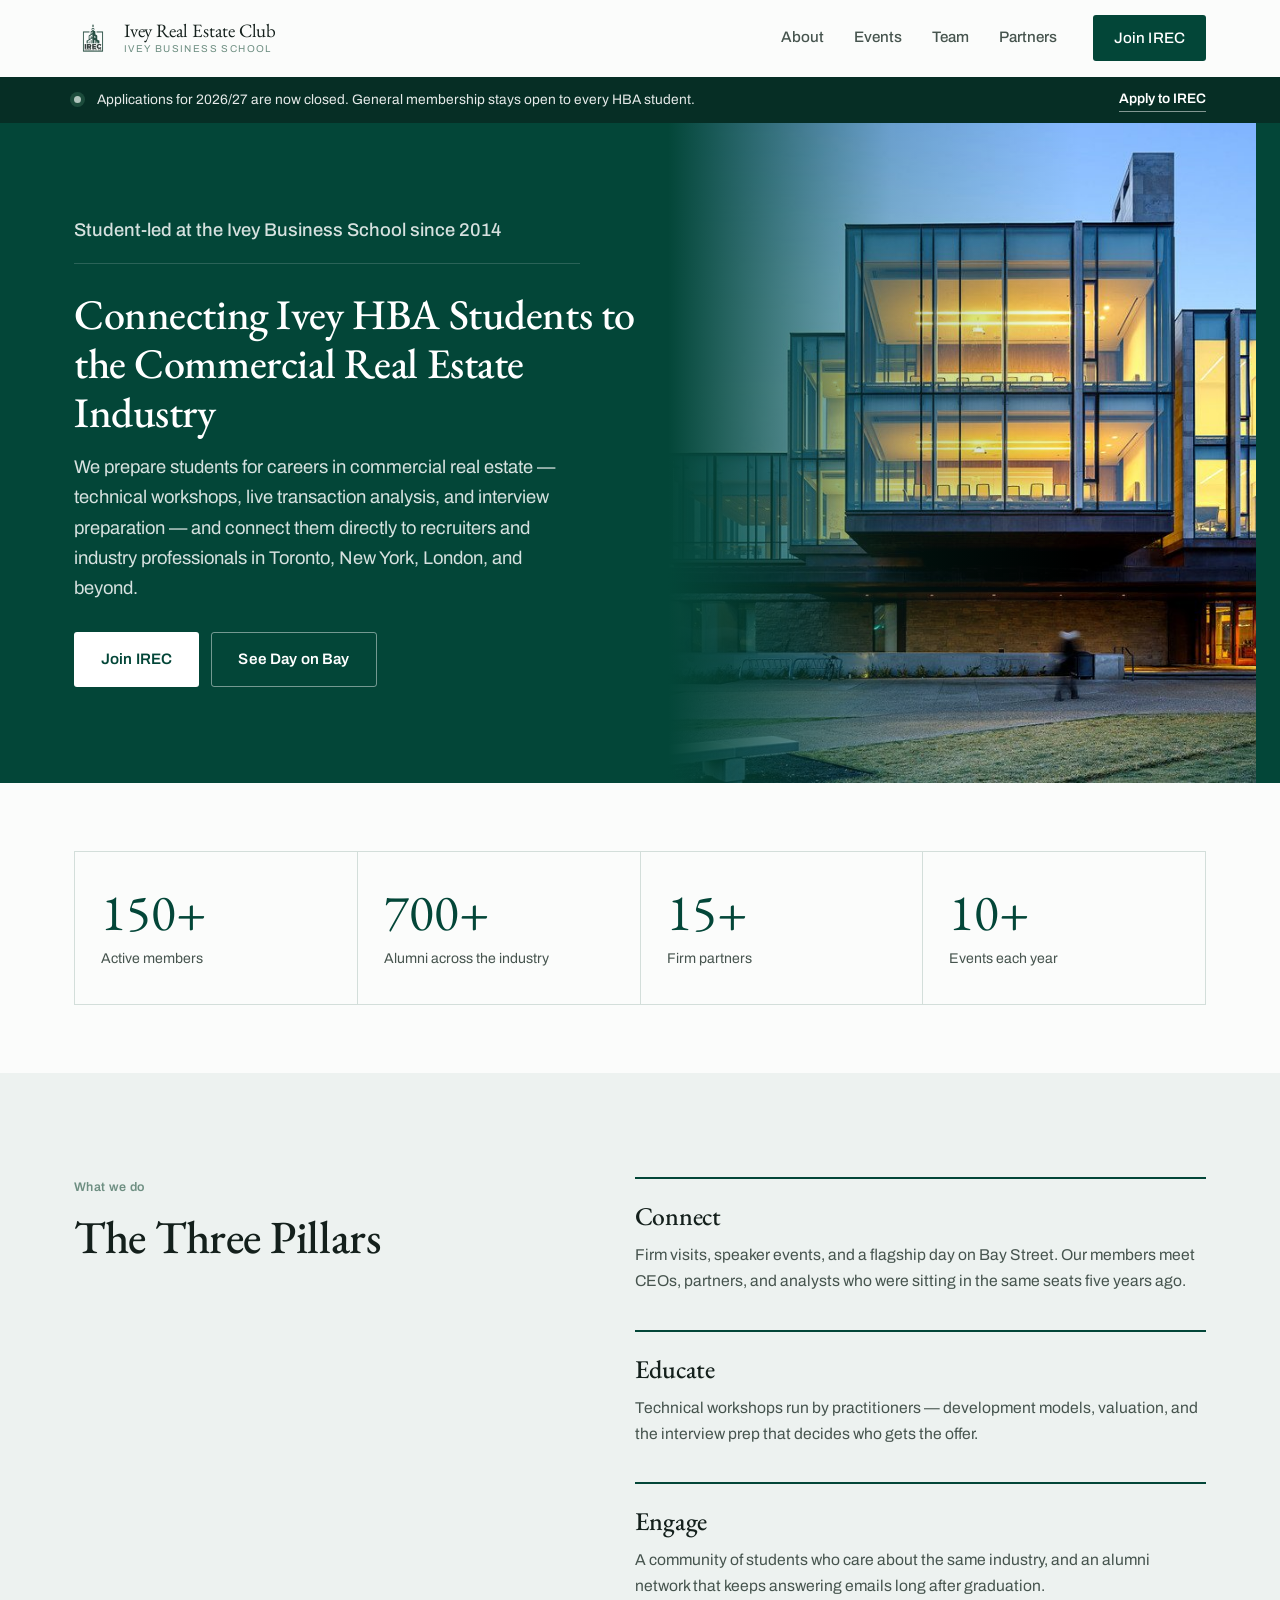
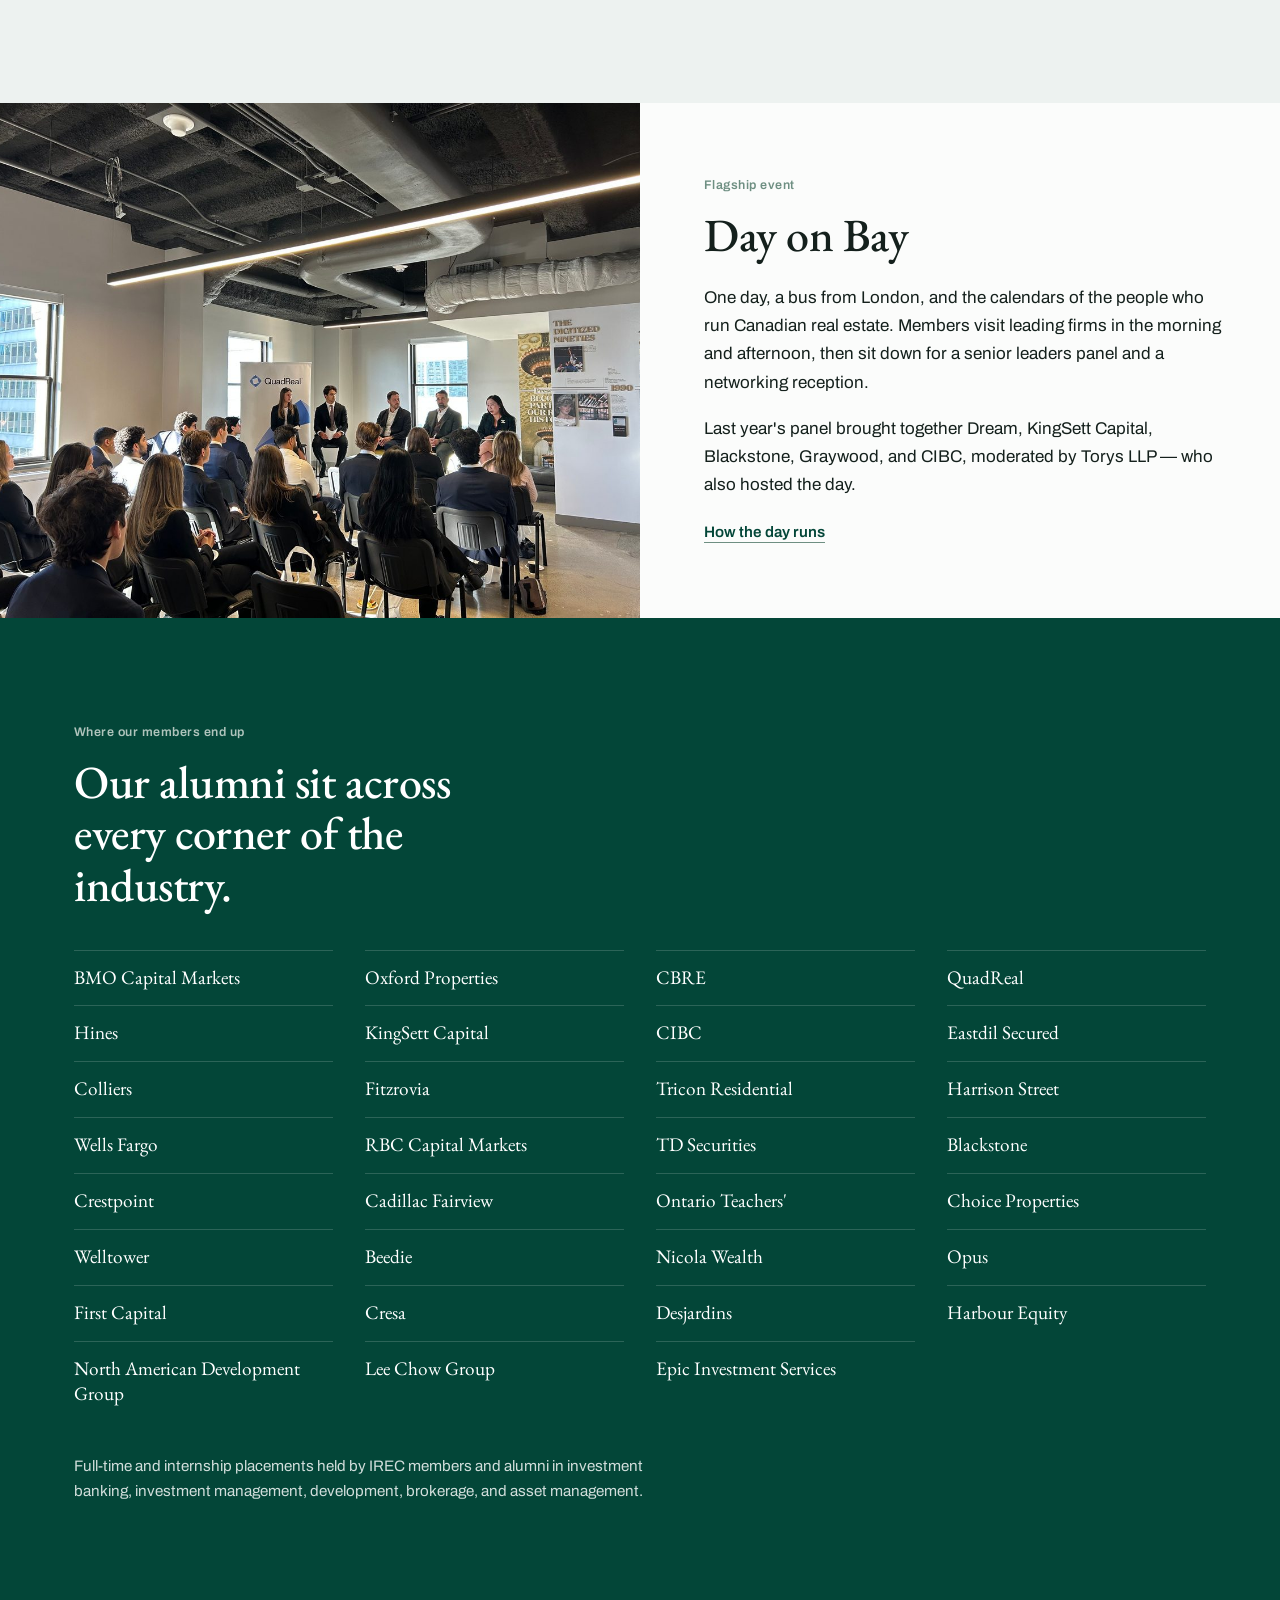
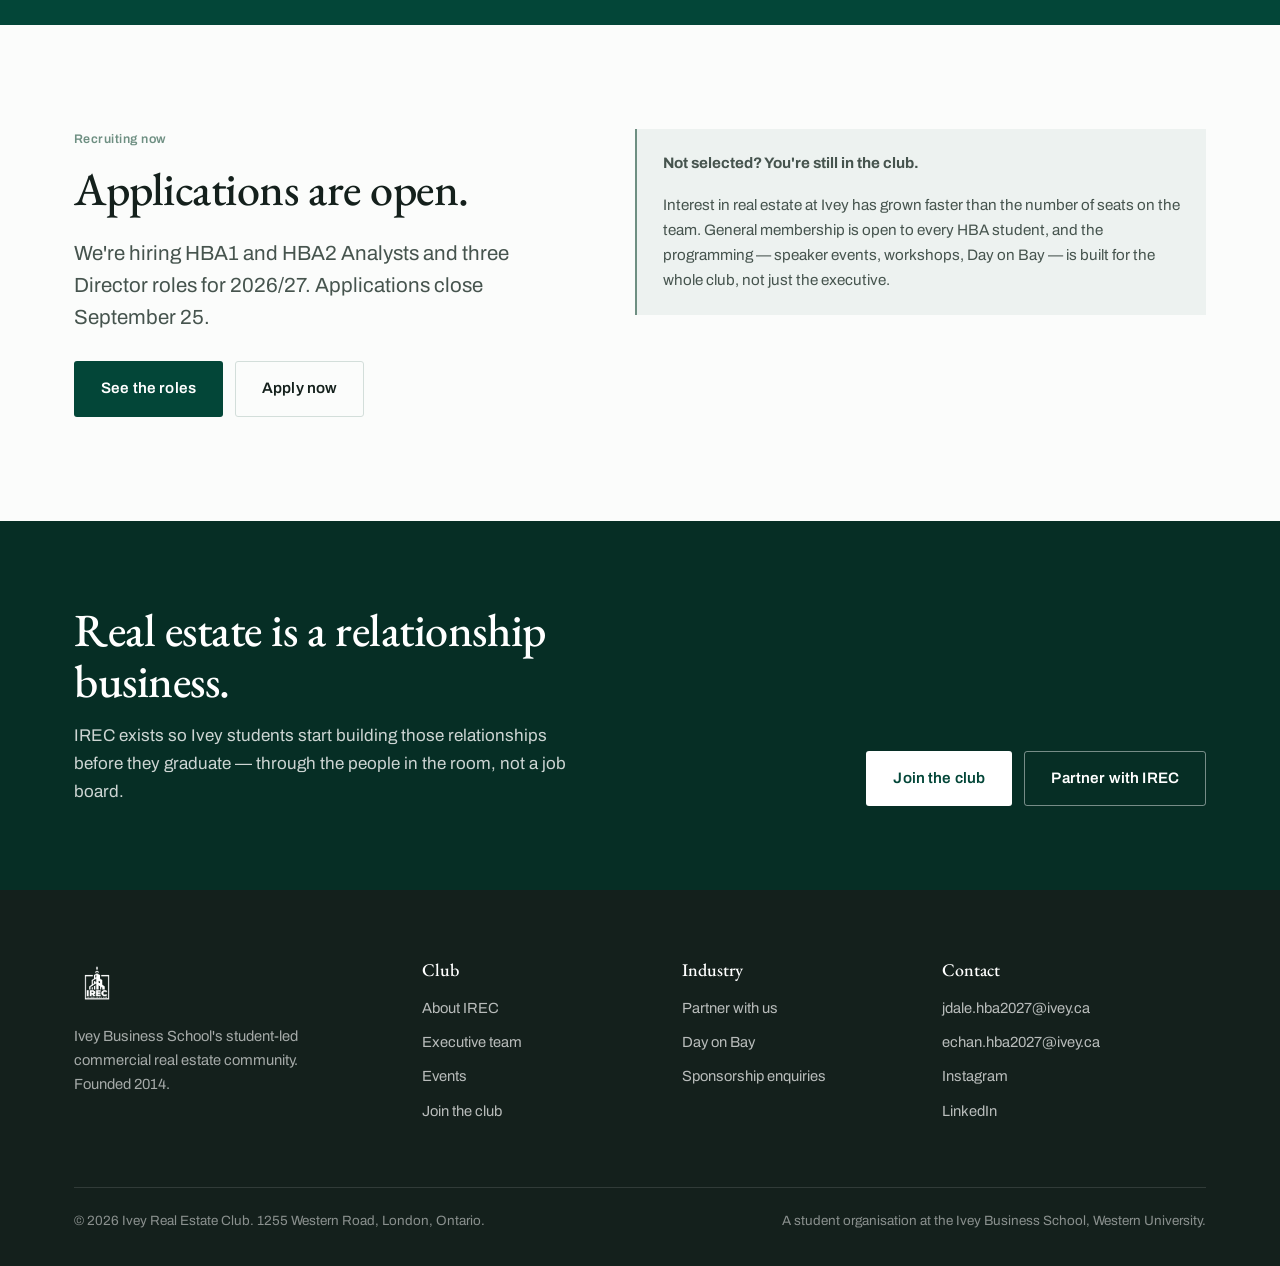
==== commit 5020ca47: "Add files via upload" ====
--- a/index.html
+++ b/index.html
@@ -54,7 +54,7 @@
       <div class="hero__copy">
         <p class="hero__eyebrow">Student-led at the Ivey Business School since 2014</p>
         <h1 class="h1--long">Connecting Ivey HBA Students to the Commercial Real Estate Industry</h1>
-        <p>We prepare students for careers in commercial real estate — technical workshops, live transaction analysis, and interview preparation — and connect them directly to the firms hiring, in Toronto, New York, London, and beyond.</p>
+        <p>We prepare students for careers in commercial real estate — technical workshops, live transaction analysis, and interview preparation — and connect them directly to recruiters and industry professionals in Toronto, New York, London, and beyond.</p>
         <div class="btn-row">
           <a class="btn btn--light" href="join.html">Join IREC</a>
           <a class="btn btn--outline-light" href="events.html#day-on-bay">See Day on Bay</a>
--- a/css/style.css
+++ b/css/style.css
@@ -493,12 +493,28 @@
 }
 .offer__action { text-align: right; }
 .offer__note { font-size: .88rem; color: var(--ink-soft); margin: 16px 0 0; max-width: 34ch; margin-left: auto; }
-.btn--disabled {
-  background: var(--forest); color: #fff; opacity: .45; cursor: default;
-  pointer-events: none; font-size: 1rem; padding: 15px 30px;
-}
+.btn--lg { font-size: 1rem; padding: 15px 30px; }
 @media (max-width: 860px) {
   .offer { grid-template-columns: 1fr; gap: 26px; padding: 32px 26px; text-align: left; }
   .offer__action { text-align: left; }
   .offer__note { margin-left: 0; }
 }
+
+
+/* ---------- team tiers ---------- */
+.people--duo {
+  grid-template-columns: repeat(2, minmax(0, 240px));
+  justify-content: center;
+  gap: 44px 72px;
+}
+.people--duo .person img { max-width: 230px; }
+.people--trio {
+  grid-template-columns: repeat(3, minmax(0, 210px));
+  justify-content: center;
+}
+.tier .tier__label { margin-bottom: 40px; }
+.tier + .tier { margin-top: 12px; }
+@media (max-width: 680px) {
+  .people--duo { grid-template-columns: repeat(2, 1fr); gap: 30px 20px; }
+  .people--trio { grid-template-columns: repeat(2, 1fr); }
+}
